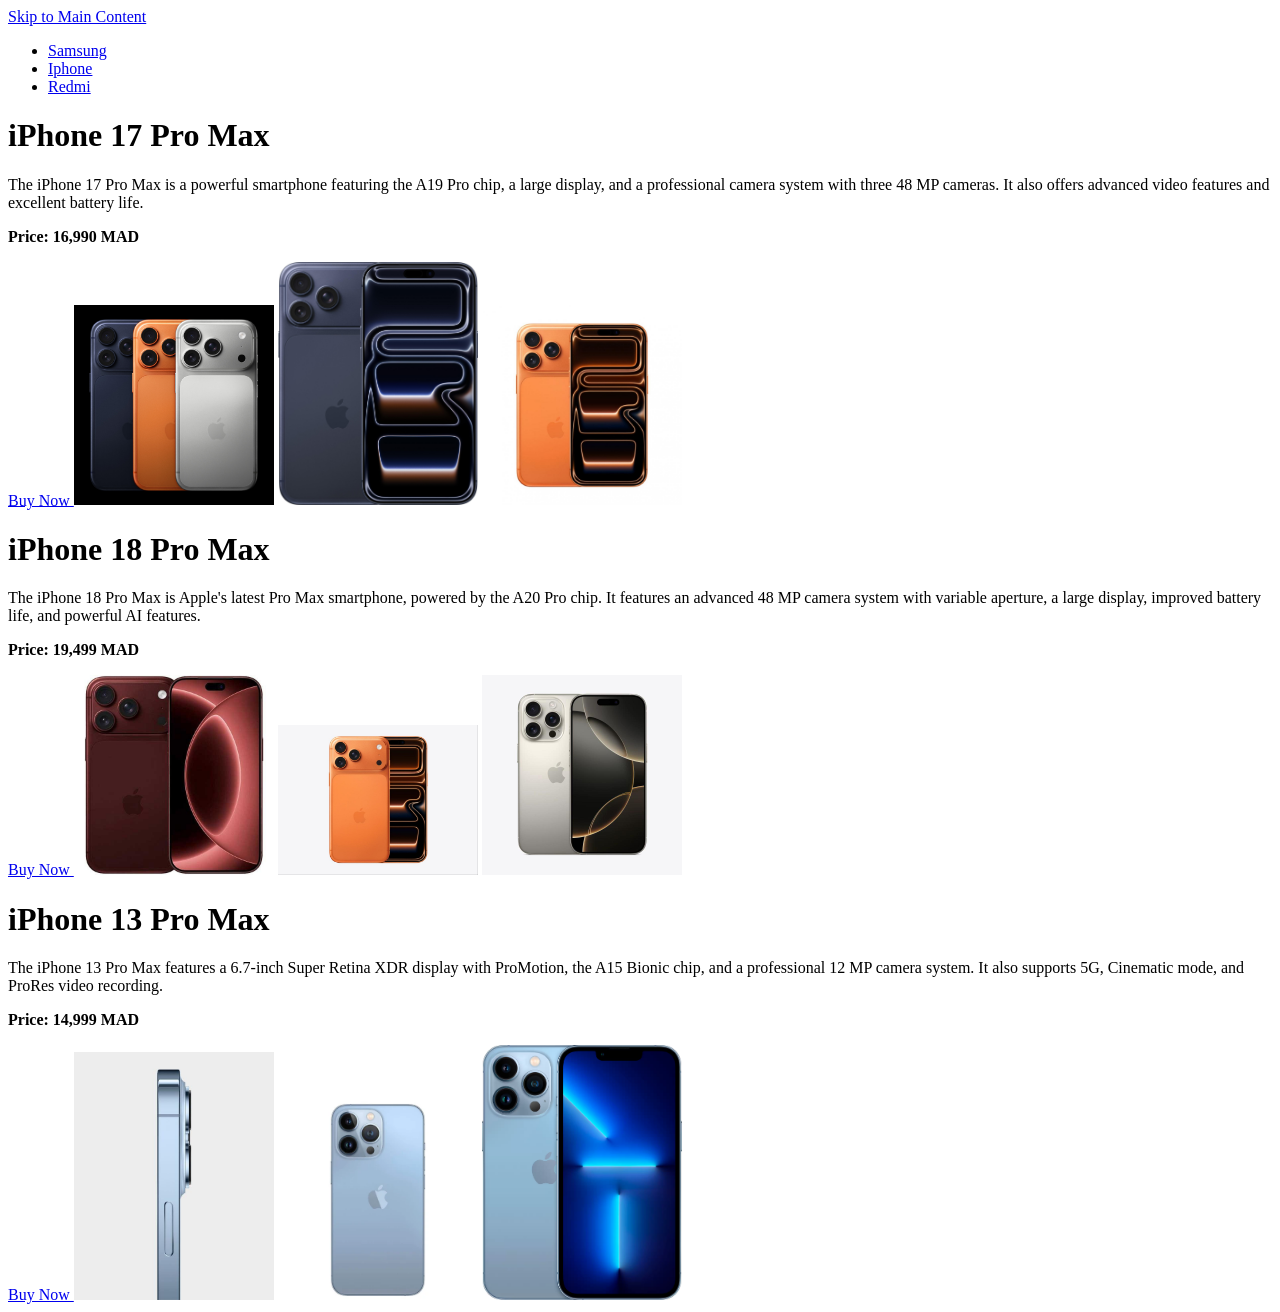
==== Iphone.html @ c6a77061 "Add files via upload" ====
<!DOCTYPE html>
<html lang="en">
<head>
    <meta charset="utf-8">
    <meta name="viewport" content="width=device-width">
    <title>The new phones</title>
    <link rel="stylesheet" href="css/style.css">
</head>
<body>
      <a href="#main">Skip to Main Content</a>
      <header>
        <ul>
            <li><a href="Samsung.html">Samsung</a></li>
            <li><a href="Iphone.html">Iphone</a></li>
            <li><a href="Redmi.html">Redmi</a></li>
        </ul>
      </header>
      <main id="main">
        <div class="phones">
             <div class="phone">
        <h1>iPhone 17 Pro Max</h1>

<p>The iPhone 17 Pro Max is a powerful smartphone featuring the A19 Pro chip, a large display, and a professional camera system with three 48 MP cameras. It also offers advanced video features and excellent battery life.</p>

<p><strong>Price: 16,990 MAD</strong></p>

<a href="https://www.apple.com/shop/buy-iphone/iphone-17-pro">
    Buy Now
</a>
<img src="Image/Apple-iPhone-17-Pro-color-lineup-250909_inline.jpg.large_2x.jpg" width="200" alt="iPhone 17 Pro Max">
<img src="Image/CeRcRvGf4tEmpnrzlE9pCwlj7XiROoGWZALeA_Bvyh_dGjzDr3LjoYCCHEAbQ1XCv0cwkkF4ZRoVD_39hnvyOstEjsOouhrWlL3b8Bo_t_5homcNVJtkmltiekng0v5kw3YVF4iDtvBe2uXXgKdUp0OT2ODhdbDB6M0IeZah4csNZApvT403C0PR.jpg" width="200" alt="iPhone 17 Pro Max">
<img src="Image/ZsHtNIfkXVCf1PJwLULBqlV_z4yCpYcIlEIHJBRsRc_Uf6taN-6-rSGX4_MWBWWAI0BoodLRW_SBy6eggyRCxnnYbjtbRDUKU8Tmxq-RYu-VuzYLAyHRmgiFJRenwt6eWPXY-Pa50FH41Rhr-HiBrQik6gUZrc4NoMFAFiChOEB9tjjDV6iFTf0e.jpg" width="200" alt="iPhone 17 Pro Max">
             </div>
 <div class="phone">
    <h1>iPhone 18 Pro Max</h1>
<p>The iPhone 18 Pro Max is Apple's latest Pro Max smartphone, powered by the A20 Pro chip. It features an advanced 48 MP camera system with variable aperture, a large display, improved battery life, and powerful AI features.</p>

<p><strong>Price: 19,499 MAD</strong></p>

<a href="https://www.apple.com/shop/buy-iphone/iphone-18-pro">
    Buy Now
</a>
<img src="Image/13.jpg" width="200" alt="iPhone 18 Pro Max burgundy">
<img src="Image/18.jpg" width="200" alt="iphone-18-pro Max orange">
<img src="Image/18 é.jpg" width="200" alt="iphone-18-pro Max white">
 </div>
 <div class="phone">
<h1>iPhone 13 Pro Max</h1>

<p>The iPhone 13 Pro Max features a 6.7-inch Super Retina XDR display with ProMotion, the A15 Bionic chip, and a professional 12 MP camera system. It also supports 5G, Cinematic mode, and ProRes video recording.</p>

<p><strong>Price: 14,999 MAD</strong></p>

<a href="https://www.apple.com/shop/buy-iphone">
    Buy Now
</a>
<img src="Image/eIsJaRDoM2g8GImdscvz45nPspMlApQO2dkJxacEunmNTO8145wj7E7wX6fqSErxSb7_04a5lPBW73Jn5DxGaWE7rcfmLB8apVxoykwnLWWnVEQGr3g1NBiCZA6VfNdlPRwU7466oCaibFyAY8KeGR8sa5q386V0vilRKhtzcDkL0HIHW-ucKJpe.jpg" width="200" alt="Iphone 13 Pro Max">
<img src="Image/13ProMaxSierraBlue_Back_1_1080x.webp" width="200" alt="Iphone 13 Pro Max">
<img src="Image/6443333_sd.avif" width="200" alt="Iphone 13 Pro Max">
</div>
        </div>
</body>
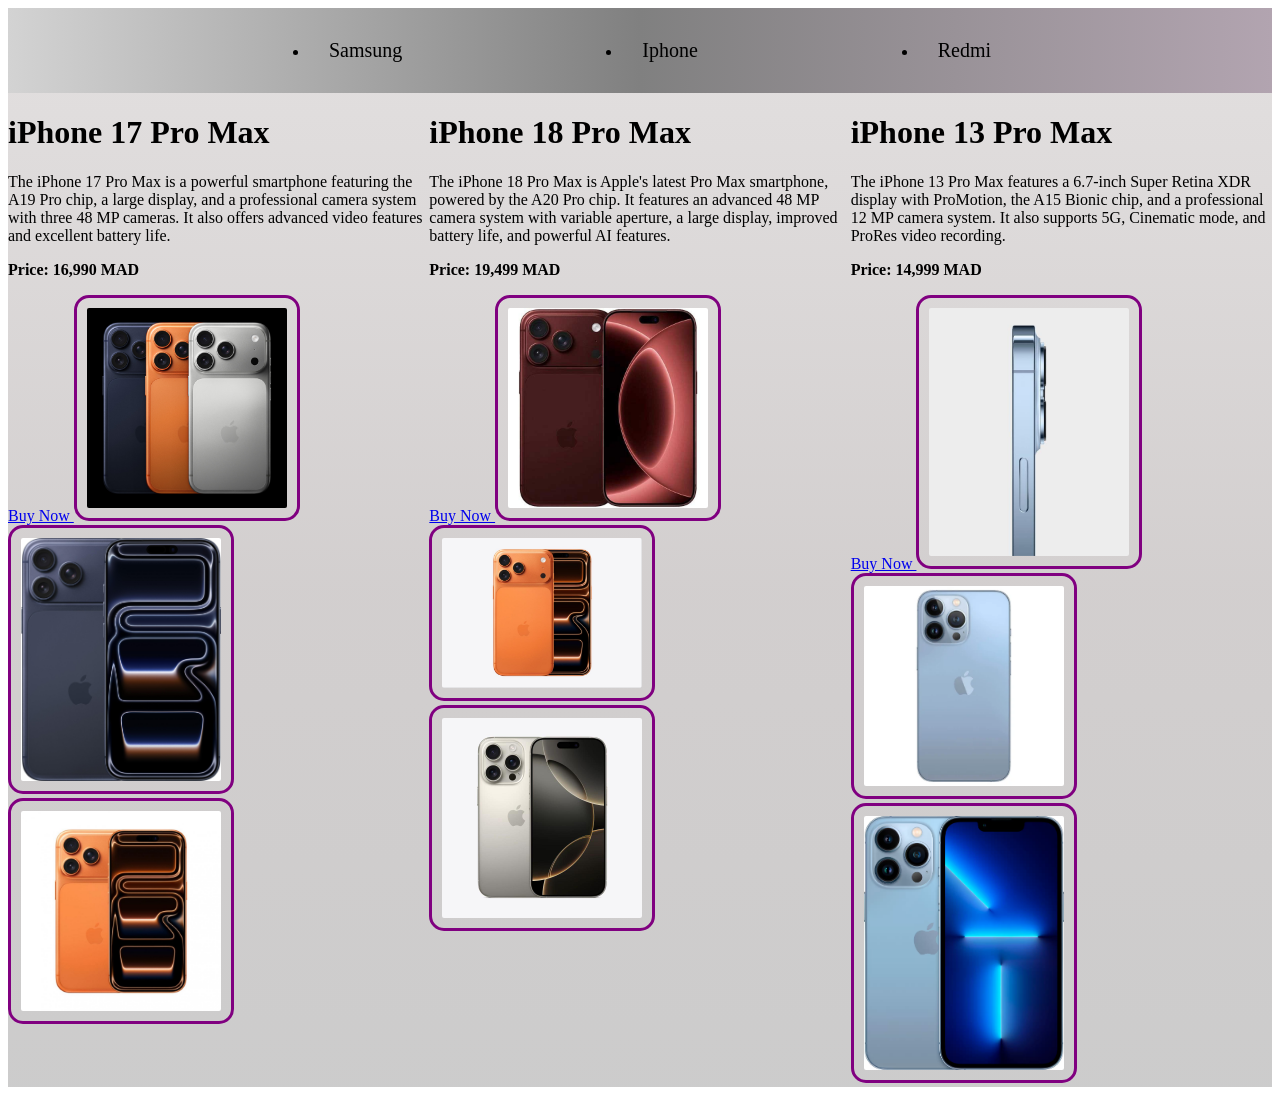
==== commit 44ff95ba: "Add files via upload" ====
--- a/Iphone.html
+++ b/Iphone.html
@@ -2,15 +2,15 @@
 <html lang="en">
 <head>
     <meta charset="utf-8">
-    <meta name="viewport" content="width=device-width">
+<meta name="viewport" content="width=device-width, initial-scale=1.0">
     <title>The new phones</title>
-    <link rel="stylesheet" href="css/style.css">
+    <link rel="stylesheet" href="CSS/style.css">
 </head>
 <body>
       <a href="#main">Skip to Main Content</a>
       <header>
         <ul>
-            <li><a href="Samsung.html">Samsung</a></li>
+            <li><a href="index.html">Samsung</a></li>
             <li><a href="Iphone.html">Iphone</a></li>
             <li><a href="Redmi.html">Redmi</a></li>
         </ul>
--- a/CSS/style.css
+++ b/CSS/style.css
@@ -0,0 +1,79 @@
+a[href="#main"] {
+    position: absolute;
+    left: -9999px;
+}
+
+a[href="#main"]:focus {
+    position: static;
+}
+header {
+    background: linear-gradient(to right, lightgray , gray , rgb(178, 164, 176));
+    padding: 15px;
+    text-align: center;
+}
+
+header a {
+    color: black;
+    text-decoration: none;
+    margin: 20px;
+    font-size: 20px;
+}
+main {
+    background: linear-gradient(to top, rgba(147, 146, 146, 0.47), rgba(170, 163, 163, 0.525), rgba(214, 210, 210, 0.74));
+}
+img {
+    border: 3px solid purple;
+    padding: 10px;
+    border-radius: 15px;
+}
+.phones {
+    display: grid;
+    grid-template-columns: 1fr 1fr 1fr;
+}
+header ul {
+    display: flex;
+    justify-content: center;
+    gap: 200px;
+}
+header a {
+    transition: 0.3s;
+}
+header a:hover {
+    color: red;
+    background-color: white;
+    border-radius: 5px;
+}
+.images img:nth-child(1) {
+    border-radius: 5px;
+}
+
+.images img:nth-child(2) {
+    border-radius: 20px;
+}
+
+.images img:nth-child(3) {
+    border-radius: 50px;
+}
+@media screen and (max-width: 600px) {
+
+    body {
+        font-size: 90%;
+    }
+
+    h1 {
+        font-size: 30px;
+    }
+
+    img {
+        max-width: 100%;
+        height: auto;
+    }
+
+}
+@media screen and (max-width: 600px) {
+
+    .grid {
+        grid-template-columns: 1fr;
+    }
+
+}
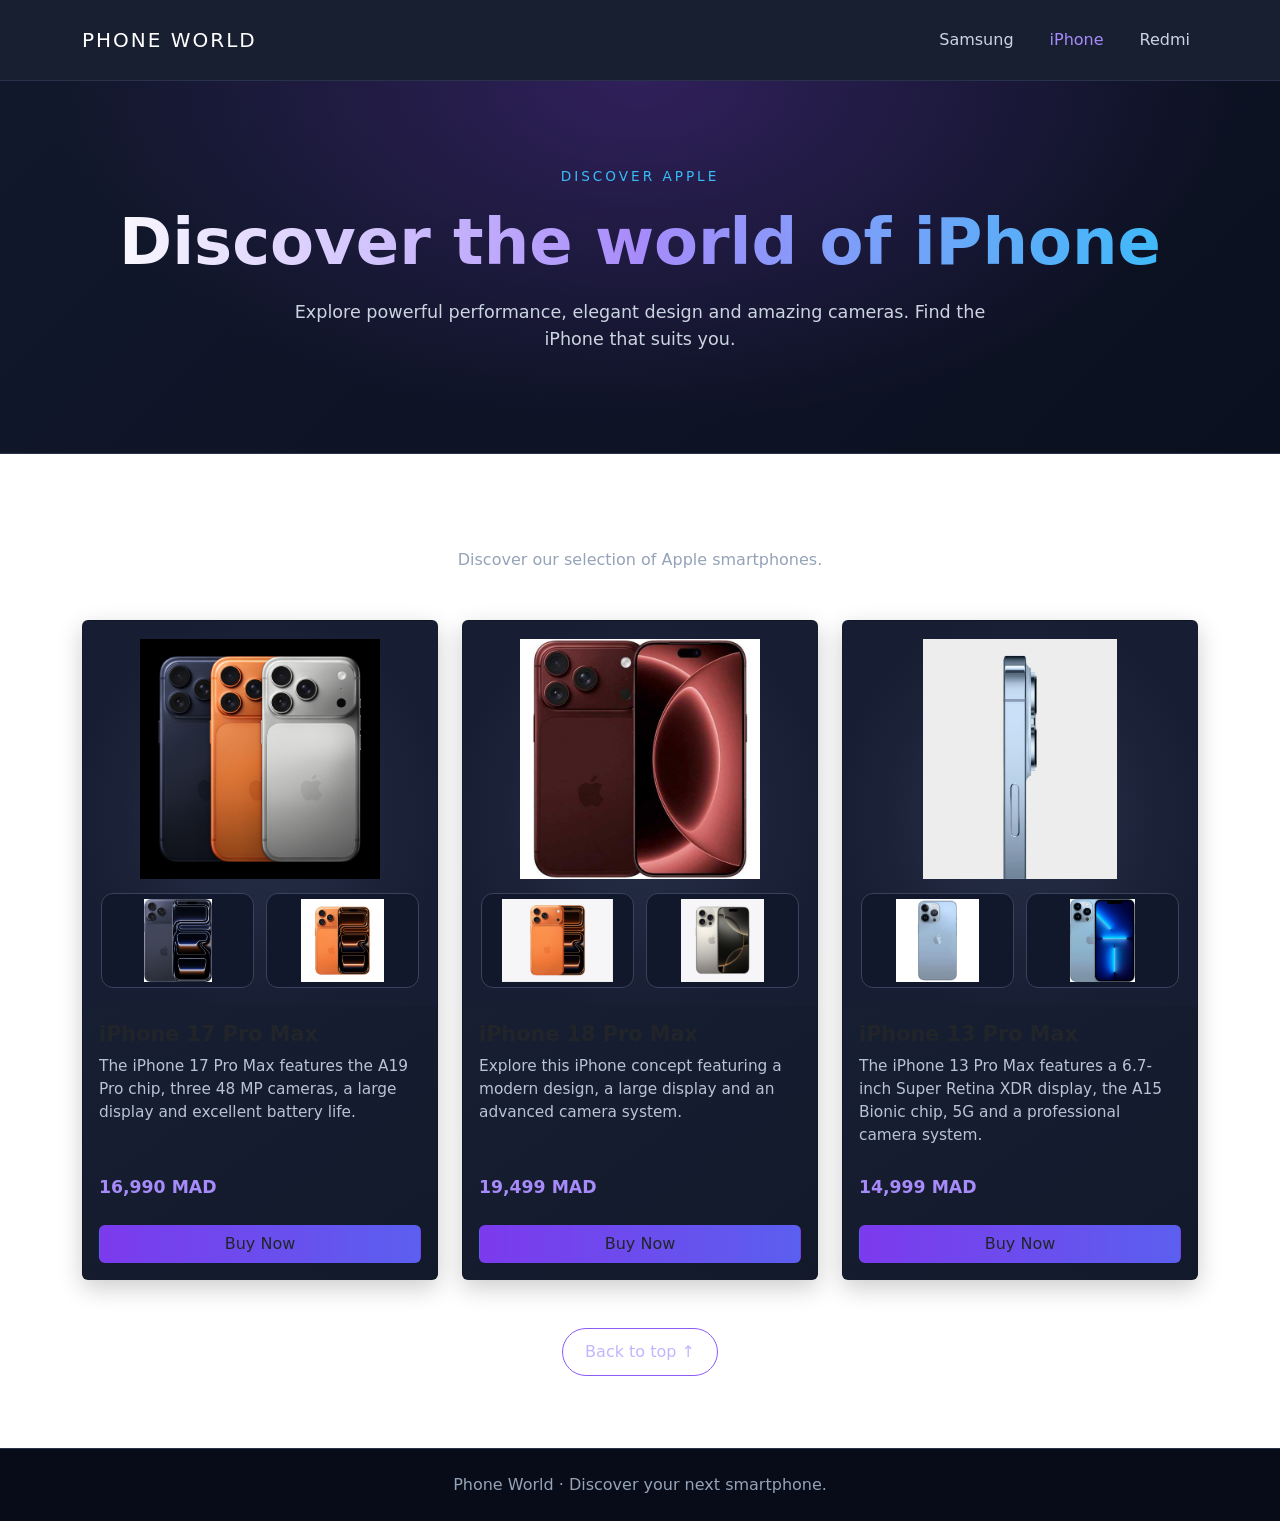
==== commit e6d67b1a: "Add files via upload" ====
--- a/Iphone.html
+++ b/Iphone.html
@@ -1,62 +1,177 @@
+
 <!DOCTYPE html>
 <html lang="en">
 <head>
-    <meta charset="utf-8">
-<meta name="viewport" content="width=device-width, initial-scale=1.0">
-    <title>The new phones</title>
+    <meta charset="UTF-8">
+    <meta name="viewport" content="width=device-width, initial-scale=1.0">
+    <title>iPhone - The New Phones</title>
+
     <link rel="stylesheet" href="CSS/style.css">
+    <link href="https://cdn.jsdelivr.net/npm/bootstrap@5.3.8/dist/css/bootstrap.min.css" rel="stylesheet">
 </head>
-<body>
-      <a href="#main">Skip to Main Content</a>
-      <header>
-        <ul>
-            <li><a href="index.html">Samsung</a></li>
-            <li><a href="Iphone.html">Iphone</a></li>
-            <li><a href="Redmi.html">Redmi</a></li>
-        </ul>
-      </header>
-      <main id="main">
-        <div class="phones">
-             <div class="phone">
-        <h1>iPhone 17 Pro Max</h1>
 
-<p>The iPhone 17 Pro Max is a powerful smartphone featuring the A19 Pro chip, a large display, and a professional camera system with three 48 MP cameras. It also offers advanced video features and excellent battery life.</p>
+<body id="top">
 
-<p><strong>Price: 16,990 MAD</strong></p>
+    <a class="skip-link" href="#main">Skip to Main Content</a>
 
-<a href="https://www.apple.com/shop/buy-iphone/iphone-17-pro">
-    Buy Now
-</a>
-<img src="Image/Apple-iPhone-17-Pro-color-lineup-250909_inline.jpg.large_2x.jpg" width="200" alt="iPhone 17 Pro Max">
-<img src="Image/CeRcRvGf4tEmpnrzlE9pCwlj7XiROoGWZALeA_Bvyh_dGjzDr3LjoYCCHEAbQ1XCv0cwkkF4ZRoVD_39hnvyOstEjsOouhrWlL3b8Bo_t_5homcNVJtkmltiekng0v5kw3YVF4iDtvBe2uXXgKdUp0OT2ODhdbDB6M0IeZah4csNZApvT403C0PR.jpg" width="200" alt="iPhone 17 Pro Max">
-<img src="Image/ZsHtNIfkXVCf1PJwLULBqlV_z4yCpYcIlEIHJBRsRc_Uf6taN-6-rSGX4_MWBWWAI0BoodLRW_SBy6eggyRCxnnYbjtbRDUKU8Tmxq-RYu-VuzYLAyHRmgiFJRenwt6eWPXY-Pa50FH41Rhr-HiBrQik6gUZrc4NoMFAFiChOEB9tjjDV6iFTf0e.jpg" width="200" alt="iPhone 17 Pro Max">
-             </div>
- <div class="phone">
-    <h1>iPhone 18 Pro Max</h1>
-<p>The iPhone 18 Pro Max is Apple's latest Pro Max smartphone, powered by the A20 Pro chip. It features an advanced 48 MP camera system with variable aperture, a large display, improved battery life, and powerful AI features.</p>
+    <header>
+        <nav class="navbar navbar-expand">
+            <div class="container">
+                <a class="navbar-brand" href="index.html">PHONE WORLD</a>
 
-<p><strong>Price: 19,499 MAD</strong></p>
+                <ul class="navbar-nav">
+                    <li class="nav-item">
+                        <a class="nav-link" href="index.html">Samsung</a>
+                    </li>
+                    <li class="nav-item">
+                        <a class="nav-link active" href="Iphone.html">iPhone</a>
+                    </li>
+                    <li class="nav-item">
+                        <a class="nav-link" href="Redmi.html">Redmi</a>
+                    </li>
+                </ul>
+            </div>
+        </nav>
+    </header>
 
-<a href="https://www.apple.com/shop/buy-iphone/iphone-18-pro">
-    Buy Now
-</a>
-<img src="Image/13.jpg" width="200" alt="iPhone 18 Pro Max burgundy">
-<img src="Image/18.jpg" width="200" alt="iphone-18-pro Max orange">
-<img src="Image/18 é.jpg" width="200" alt="iphone-18-pro Max white">
- </div>
- <div class="phone">
-<h1>iPhone 13 Pro Max</h1>
+    <section class="hero text-center">
+        <div class="container">
+            <p class="text-uppercase">Discover Apple</p>
+            <h1>Discover the world of iPhone</h1>
+            <p class="hero-text">
+                Explore powerful performance, elegant design and amazing cameras.
+                Find the iPhone that suits you.
+            </p>
+        </div>
+    </section>
 
-<p>The iPhone 13 Pro Max features a 6.7-inch Super Retina XDR display with ProMotion, the A15 Bionic chip, and a professional 12 MP camera system. It also supports 5G, Cinematic mode, and ProRes video recording.</p>
+    <main id="main" class="container py-5">
 
-<p><strong>Price: 14,999 MAD</strong></p>
+        <div class="text-center mb-5">
+            <h2>Our iPhone collection</h2>
+            <p>Discover our selection of Apple smartphones.</p>
+        </div>
 
-<a href="https://www.apple.com/shop/buy-iphone">
-    Buy Now
-</a>
-<img src="Image/eIsJaRDoM2g8GImdscvz45nPspMlApQO2dkJxacEunmNTO8145wj7E7wX6fqSErxSb7_04a5lPBW73Jn5DxGaWE7rcfmLB8apVxoykwnLWWnVEQGr3g1NBiCZA6VfNdlPRwU7466oCaibFyAY8KeGR8sa5q386V0vilRKhtzcDkL0HIHW-ucKJpe.jpg" width="200" alt="Iphone 13 Pro Max">
-<img src="Image/13ProMaxSierraBlue_Back_1_1080x.webp" width="200" alt="Iphone 13 Pro Max">
-<img src="Image/6443333_sd.avif" width="200" alt="Iphone 13 Pro Max">
-</div>
+        <div class="row g-4">
+
+            <!-- iPhone 17 Pro Max -->
+            <div class="col-12 col-md-6 col-lg-4">
+                <article class="card phone-card h-100">
+                    <div class="phone-images">
+                        <img class="card-img-top"
+                             src="Image/Apple-iPhone-17-Pro-color-lineup-250909_inline.jpg.large_2x.jpg"
+                             alt="iPhone 17 Pro Max color lineup">
+
+                        <div class="extra-images">
+                            <img src="Image/CeRcRvGf4tEmpnrzlE9pCwlj7XiROoGWZALeA_Bvyh_dGjzDr3LjoYCCHEAbQ1XCv0cwkkF4ZRoVD_39hnvyOstEjsOouhrWlL3b8Bo_t_5homcNVJtkmltiekng0v5kw3YVF4iDtvBe2uXXgKdUp0OT2ODhdbDB6M0IeZah4csNZApvT403C0PR.jpg"
+                                 alt="iPhone 17 Pro Max view 2">
+
+                            <img src="Image/ZsHtNIfkXVCf1PJwLULBqlV_z4yCpYcIlEIHJBRsRc_Uf6taN-6-rSGX4_MWBWWAI0BoodLRW_SBy6eggyRCxnnYbjtbRDUKU8Tmxq-RYu-VuzYLAyHRmgiFJRenwt6eWPXY-Pa50FH41Rhr-HiBrQik6gUZrc4NoMFAFiChOEB9tjjDV6iFTf0e.jpg"
+                                 alt="iPhone 17 Pro Max another view">
+                        </div>
+                    </div>
+
+                    <div class="card-body">
+                        <h2 class="card-title">iPhone 17 Pro Max</h2>
+
+                        <p class="card-text">
+                            The iPhone 17 Pro Max features the A19 Pro chip,
+                            three 48 MP cameras, a large display and excellent
+                            battery life.
+                        </p>
+
+                        <p class="price">16,990 MAD</p>
+
+                        <a class="btn buy-btn mt-2"
+                           href="https://www.apple.com/shop/buy-iphone/iphone-17-pro">
+                            Buy Now
+                        </a>
+                    </div>
+                </article>
+            </div>
+
+            <!-- iPhone 18 Pro Max -->
+            <div class="col-12 col-md-6 col-lg-4">
+                <article class="card phone-card h-100">
+                    <div class="phone-images">
+                        <img class="card-img-top"
+                             src="Image/13.jpg"
+                             alt="iPhone 18 Pro Max burgundy">
+
+                        <div class="extra-images">
+                            <img src="Image/18.jpg"
+                                 alt="iPhone 18 Pro Max orange">
+
+                            <img src="Image/18 é.jpg"
+                                 alt="iPhone 18 Pro Max white">
+                        </div>
+                    </div>
+
+                    <div class="card-body">
+                        <h2 class="card-title">iPhone 18 Pro Max</h2>
+
+                        <p class="card-text">
+                            Explore this iPhone concept featuring a modern
+                            design, a large display and an advanced camera system.
+                        </p>
+
+                        <p class="price">19,499 MAD</p>
+
+                        <a class="btn buy-btn mt-2"
+                           href="https://www.apple.com/shop/buy-iphone">
+                            Buy Now
+                        </a>
+                    </div>
+                </article>
+            </div>
+
+            <!-- iPhone 13 Pro Max -->
+            <div class="col-12 col-md-6 col-lg-4">
+                <article class="card phone-card h-100">
+                    <div class="phone-images">
+                        <img class="card-img-top"
+                             src="Image/eIsJaRDoM2g8GImdscvz45nPspMlApQO2dkJxacEunmNTO8145wj7E7wX6fqSErxSb7_04a5lPBW73Jn5DxGaWE7rcfmLB8apVxoykwnLWWnVEQGr3g1NBiCZA6VfNdlPRwU7466oCaibFyAY8KeGR8sa5q386V0vilRKhtzcDkL0HIHW-ucKJpe.jpg"
+                             alt="iPhone 13 Pro Max">
+
+                        <div class="extra-images">
+                            <img src="Image/13ProMaxSierraBlue_Back_1_1080x.webp"
+                                 alt="iPhone 13 Pro Max Sierra Blue back">
+
+                            <img src="Image/6443333_sd.avif"
+                                 alt="iPhone 13 Pro Max another view">
+                        </div>
+                    </div>
+
+                    <div class="card-body">
+                        <h2 class="card-title">iPhone 13 Pro Max</h2>
+
+                        <p class="card-text">
+                            The iPhone 13 Pro Max features a 6.7-inch Super
+                            Retina XDR display, the A15 Bionic chip, 5G and
+                            a professional camera system.
+                        </p>
+
+                        <p class="price">14,999 MAD</p>
+
+                        <a class="btn buy-btn mt-2"
+                           href="https://www.apple.com/shop/buy-iphone">
+                            Buy Now
+                        </a>
+                    </div>
+                </article>
+            </div>
+
         </div>
-</body>+
+        <div class="text-center mt-5">
+            <a href="#top" class="back-top">Back to top ↑</a>
+        </div>
+
+    </main>
+
+    <footer class="text-center py-4 mt-4">
+        <p class="mb-0">Phone World · Discover your next smartphone.</p>
+    </footer>
+
+</body>
+</html>
--- a/CSS/style.css
+++ b/CSS/style.css
@@ -1,79 +1,295 @@
-a[href="#main"] {
+
+/* ===== GENERAL ===== */
+* {
+    box-sizing: border-box;
+}
+
+html {
+    scroll-behavior: smooth;
+}
+
+body {
+    margin: 0;
+    background: #0B1020;
+    color: #F8FAFC;
+    font-family: Arial, sans-serif;
+    line-height: 1.7;
+}
+
+/* ===== ACCESSIBILITY ===== */
+.skip-link {
     position: absolute;
-    left: -9999px;
-}
-
-a[href="#main"]:focus {
-    position: static;
-}
+    top: -100px;
+    left: 15px;
+    z-index: 1000;
+    padding: 12px 18px;
+    background: #FFFFFF;
+    color: #0B1020;
+    border-radius: 8px;
+}
+
+.skip-link:focus {
+    top: 10px;
+}
+
+/* ===== NAVIGATION ===== */
 header {
-    background: linear-gradient(to right, lightgray , gray , rgb(178, 164, 176));
-    padding: 15px;
-    text-align: center;
-}
-
-header a {
-    color: black;
-    text-decoration: none;
-    margin: 20px;
-    font-size: 20px;
-}
-main {
-    background: linear-gradient(to top, rgba(147, 146, 146, 0.47), rgba(170, 163, 163, 0.525), rgba(214, 210, 210, 0.74));
-}
-img {
-    border: 3px solid purple;
-    padding: 10px;
-    border-radius: 15px;
-}
-.phones {
-    display: grid;
-    grid-template-columns: 1fr 1fr 1fr;
-}
-header ul {
+    background: rgba(17, 24, 43, 0.97);
+    border-bottom: 1px solid #29324A;
+    padding: 12px 20px;
+}
+
+header .navbar {
+    padding: 8px 0;
+}
+
+.navbar-brand {
+    color: #FFFFFF !important;
+    font-size: 1.3rem;
+    letter-spacing: 2px;
+}
+
+.navbar-nav {
+    gap: 20px;
+}
+
+.nav-link {
+    color: #CBD5E1 !important;
+    transition: color 0.3s ease;
+}
+
+.nav-link:hover,
+.nav-link:focus,
+.nav-link.active {
+    color: #A78BFA !important;
+}
+
+/* ===== HERO ===== */
+.hero {
+    padding: 85px 20px;
+    background:
+        radial-gradient(ellipse at top, #30205B 0%, transparent 65%),
+        linear-gradient(135deg, #11182B, #0B1020);
+    border-bottom: 1px solid #29324A;
+}
+
+.hero .text-uppercase {
+    color: #38BDF8;
+    letter-spacing: 3px;
+    font-size: 0.85rem;
+}
+
+.hero h1 {
+    margin: 18px 0;
+    font-size: clamp(2.2rem, 5vw, 4rem);
+    font-weight: 800;
+    line-height: 1.2;
+    background: linear-gradient(90deg, #FFFFFF, #A78BFA, #38BDF8);
+    -webkit-background-clip: text;
+    background-clip: text;
+    color: transparent;
+}
+
+.hero p {
+    max-width: 700px;
+    margin-left: auto;
+    margin-right: auto;
+}
+
+.hero-text {
+    color: #CBD5E1;
+    font-size: 1.1rem;
+}
+
+/* ===== SECTION TITLES ===== */
+main h2 {
+    color: #FFFFFF;
+    font-weight: 750;
+}
+
+.container > .text-center > p {
+    color: #94A3B8;
+}
+
+/* ===== PHONE CARDS ===== */
+.phone-card {
+    height: 100%;
+    overflow: hidden;
+    background: linear-gradient(145deg, #1B2339, #12192A);
+    color: #F8FAFC;
+    border: 1px solid #303B55;
+    border-radius: 20px;
+    box-shadow: 0 8px 25px rgba(0, 0, 0, 0.2);
+    transition:
+        transform 0.3s ease,
+        border-color 0.3s ease,
+        box-shadow 0.3s ease;
+}
+
+.phone-card:hover {
+    transform: translateY(-7px);
+    border-color: #8B5CF6;
+    box-shadow: 0 15px 35px rgba(139, 92, 246, 0.18);
+}
+
+.phone-images {
+    padding: 18px;
+    background: radial-gradient(
+        ellipse at center,
+        #28314A 0%,
+        #171D32 75%
+    );
+}
+
+.phone-images .card-img-top {
+    width: 100%;
+    height: 240px;
+    object-fit: contain;
+    border-radius: 12px;
+    background: transparent;
+}
+
+.extra-images {
     display: flex;
     justify-content: center;
-    gap: 200px;
-}
-header a {
-    transition: 0.3s;
-}
-header a:hover {
-    color: red;
-    background-color: white;
-    border-radius: 5px;
-}
-.images img:nth-child(1) {
-    border-radius: 5px;
-}
-
-.images img:nth-child(2) {
-    border-radius: 20px;
-}
-
-.images img:nth-child(3) {
-    border-radius: 50px;
-}
-@media screen and (max-width: 600px) {
-
-    body {
-        font-size: 90%;
-    }
-
-    h1 {
-        font-size: 30px;
-    }
-
-    img {
-        max-width: 100%;
-        height: auto;
-    }
-
-}
-@media screen and (max-width: 600px) {
-
-    .grid {
-        grid-template-columns: 1fr;
-    }
-
-}+    align-items: center;
+    gap: 12px;
+    margin-top: 14px;
+}
+
+.extra-images img {
+    width: 48%;
+    height: 95px;
+    object-fit: contain;
+    padding: 5px;
+    border: 1px solid #38435D;
+    border-radius: 12px;
+    background: #11182B;
+}
+
+.card-body {
+    padding: 22px;
+    display: flex;
+    flex-direction: column;
+}
+
+.card-title {
+    color: #FFFFFF;
+    font-size: 1.3rem;
+    font-weight: 750;
+}
+
+.card-text {
+    color: #B8C3D6;
+    font-size: 0.96rem;
+}
+
+/* ===== PRICES ===== */
+.price {
+    margin-top: auto;
+    padding-top: 12px;
+    color: #A78BFA;
+    font-size: 1.08rem;
+    font-weight: 750;
+}
+
+/* ===== BUTTONS ===== */
+.buy-btn {
+    padding: 12px 16px;
+    border: 0;
+    border-radius: 10px;
+    background: linear-gradient(90deg, #7C3AED, #5B5FEF);
+    color: #FFFFFF;
+    font-weight: bold;
+    transition:
+        transform 0.2s ease,
+        box-shadow 0.2s ease;
+}
+
+.buy-btn:hover,
+.buy-btn:focus {
+    background: linear-gradient(90deg, #6D28D9, #4338CA);
+    color: #FFFFFF;
+    transform: translateY(-2px);
+    box-shadow: 0 6px 20px rgba(124, 58, 237, 0.3);
+}
+
+/* ===== BACK TO TOP ===== */
+.back-top {
+    display: inline-block;
+    padding: 11px 22px;
+    border: 1px solid #8B5CF6;
+    border-radius: 30px;
+    color: #C4B5FD;
+    text-decoration: none;
+    transition: 0.3s ease;
+}
+
+.back-top:hover,
+.back-top:focus {
+    background: #8B5CF6;
+    color: #FFFFFF;
+}
+
+/* ===== FOOTER ===== */
+footer {
+    background: #080C18;
+    color: #94A3B8;
+    border-top: 1px solid #29324A;
+}
+
+/* ===== RESPONSIVE DESIGN ===== */
+@media (max-width: 576px) {
+    .hero {
+        padding: 55px 18px;
+    }
+
+    .hero .text-uppercase {
+        letter-spacing: 2px;
+    }
+
+    header {
+        padding: 10px;
+    }
+
+    .navbar-brand {
+        font-size: 1rem;
+        letter-spacing: 1px;
+    }
+
+    .navbar .container {
+        flex-wrap: wrap;
+        gap: 8px;
+    }
+
+    .navbar-nav {
+        gap: 5px;
+    }
+
+    .nav-link {
+        padding: 6px !important;
+        font-size: 0.88rem;
+    }
+
+    .phone-images .card-img-top {
+        height: 210px;
+    }
+
+    .card-body {
+        padding: 18px;
+    }
+}
+
+/* ===== REDUCE MOTION IF REQUESTED ===== */
+@media (prefers-reduced-motion: reduce) {
+    html {
+        scroll-behavior: auto;
+    }
+
+    *,
+    *::before,
+    *::after {
+        transition-duration: 0.01ms !important;
+        animation-duration: 0.01ms !important;
+    }
+}
